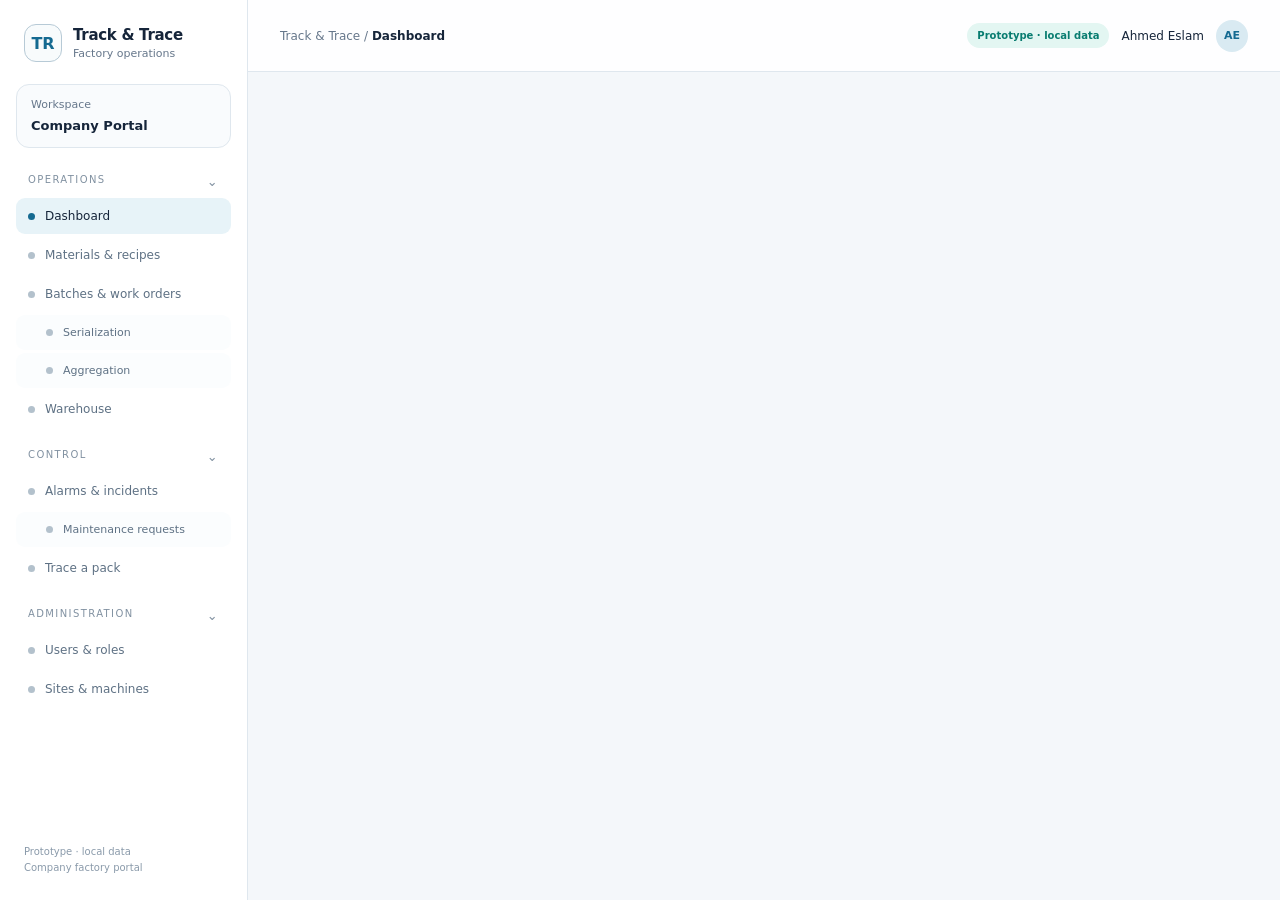
==== index.html @ 6bbadb0f "first commit" ====
<!doctype html>
<html lang="en">
<head>
  <meta charset="utf-8">
  <meta name="viewport" content="width=device-width, initial-scale=1">
  <title>Track & Trace — Factory Portal</title>
  <link rel="stylesheet" href="./css/app.css">
</head>
<body>
  <div class="app" id="app">
    <aside class="sidebar">
      <div class="brand"><div class="mark">TR</div><div><strong>Track & Trace</strong><small>Factory operations</small></div></div>
      <button class="workspace" id="workspaceToggle"><small>Workspace</small><strong>Company Portal</strong></button>
      <nav class="nav">
        <div class="nav-group"><button class="nav-title" data-toggle="operations">Operations</button><div class="nav-items" id="operations">
          <button class="nav-item active" data-view="dashboard"><span class="dot"></span><span>Dashboard</span></button>
          <button class="nav-item" data-view="materials"><span class="dot"></span><span>Materials &amp; recipes</span></button>
          <button class="nav-item" data-view="workOrders"><span class="dot"></span><span>Batches &amp; work orders</span></button>
          <button class="nav-item nav-child" data-view="serialization"><span class="dot"></span><span>Serialization</span></button>
          <button class="nav-item nav-child" data-view="aggregation"><span class="dot"></span><span>Aggregation</span></button>
          <button class="nav-item" data-view="warehouse"><span class="dot"></span><span>Warehouse</span></button>
        </div></div>
        <div class="nav-group"><button class="nav-title" data-toggle="control">Control</button><div class="nav-items" id="control">
          <button class="nav-item" data-view="alarms"><span class="dot"></span><span>Alarms &amp; incidents</span></button>
          <button class="nav-item nav-child" data-view="maintenance"><span class="dot"></span><span>Maintenance requests</span></button>
          <button class="nav-item" data-view="trace"><span class="dot"></span><span>Trace a pack</span></button>
        </div></div>
        <div class="nav-group"><button class="nav-title" data-toggle="admin">Administration</button><div class="nav-items" id="admin"><button class="nav-item" data-view="users"><span class="dot"></span><span>Users &amp; roles</span></button><button class="nav-item" data-view="machines"><span class="dot"></span><span>Sites &amp; machines</span></button></div></div>
      </nav>
      <div class="side-note">Prototype · local data<br>Company factory portal</div>
    </aside>
    <main class="main"><header class="topbar"><div class="crumb">Track &amp; Trace / <strong id="crumb">Dashboard</strong></div><div class="top-actions"><span class="env">Prototype · local data</span><span class="user">Ahmed Eslam</span><span class="avatar">AE</span></div></header><section class="content" id="content"></section></main>
  </div>
  <div id="modalRoot"></div><div id="drawerRoot"></div><div class="toast" id="toast"></div>
  <script src="../factory-core.js"></script>
  <script src="./js/app.js"></script>
</body>
</html>
---- css/app.css ----
:root{--ink:#16253a;--muted:#66778b;--soft:#f4f7fa;--line:#dfe7ee;--white:#fff;--blue:#156a91;--blue-2:#e7f3f8;--teal:#087c70;--teal-2:#e3f6f2;--amber:#a96808;--amber-2:#fff3dc;--red:#bd3c2f;--red-2:#fde9e5;--shadow:0 12px 32px rgba(17,38,58,.07)}
*{box-sizing:border-box}body{margin:0;background:var(--soft);color:var(--ink);font-family:Inter,ui-sans-serif,system-ui,-apple-system,"Segoe UI",sans-serif}button,input,select,textarea{font:inherit}button{cursor:pointer}button:focus-visible,input:focus-visible,select:focus-visible,textarea:focus-visible{outline:3px solid rgba(21,106,145,.2);outline-offset:2px}.app{min-height:100vh;display:grid;grid-template-columns:248px 1fr}.sidebar{background:var(--white);border-right:1px solid var(--line);padding:24px 16px;display:flex;flex-direction:column;gap:22px}.brand{display:flex;align-items:center;gap:11px;padding:0 8px}.mark{width:38px;height:38px;border:1px solid #b7cad6;border-radius:12px;display:grid;place-items:center;color:var(--blue);font-weight:800;background:#f8fbfc}.brand strong{display:block;font-size:15px;letter-spacing:-.02em}.brand small{display:block;color:var(--muted);font-size:11px;margin-top:3px}.workspace{padding:13px 14px;border:1px solid var(--line);border-radius:13px;background:#f9fbfd;text-align:left;color:var(--ink);width:100%}.workspace small{display:block;color:var(--muted);font-size:11px;margin-bottom:4px}.workspace strong{font-size:13px}.nav{display:grid;gap:18px}.nav-group{display:grid;gap:5px}.nav-title{border:0;background:none;color:#8191a1;text-transform:uppercase;letter-spacing:.14em;font-size:10px;text-align:left;padding:4px 12px;display:flex;justify-content:space-between}.nav-title:after{content:"⌄";font-size:13px}.nav-group.collapsed .nav-title:after{transform:rotate(-90deg)}.nav-group.collapsed .nav-items{display:none}.nav-items{display:grid;gap:3px}.nav-item{border:0;background:transparent;color:#5e7184;border-radius:9px;padding:11px 12px;display:flex;align-items:center;gap:10px;text-align:left;font-size:12px;width:100%}.nav-item:hover,.nav-item.active{background:var(--blue-2);color:var(--ink)}.nav-item .dot{width:7px;height:7px;border-radius:50%;background:#b3c1cc}.nav-item.active .dot{background:var(--blue)}.side-note{margin-top:auto;color:#8a9aaa;font-size:10px;line-height:1.6;padding:0 8px}.main{min-width:0}.topbar{height:72px;background:rgba(255,255,255,.92);border-bottom:1px solid var(--line);display:flex;align-items:center;justify-content:space-between;padding:0 32px;position:sticky;top:0;z-index:3}.crumb{font-size:12px;color:var(--muted)}.crumb strong{color:var(--ink)}.top-actions{display:flex;align-items:center;gap:12px}.env{font-size:10px;font-weight:800;color:var(--teal);background:var(--teal-2);padding:7px 10px;border-radius:999px}.user{font-size:12px}.avatar{width:32px;height:32px;display:grid;place-items:center;border-radius:50%;background:#d9eaf2;color:var(--blue);font-weight:800;font-size:11px}.content{max-width:1500px;margin:0 auto;padding:30px 34px 72px}.pagehead{display:flex;align-items:flex-end;justify-content:space-between;gap:22px;margin-bottom:24px}.pagehead h1{margin:0;font-size:30px;letter-spacing:-.045em;line-height:1.05}.pagehead p{max-width:760px;margin:9px 0 0;color:var(--muted);font-size:13px;line-height:1.5}.actions{display:flex;align-items:center;justify-content:flex-end;gap:8px;flex-wrap:wrap}.btn{border:1px solid var(--line);background:var(--white);color:var(--ink);border-radius:9px;padding:10px 14px;font-size:12px;font-weight:750;white-space:nowrap}.btn:hover{border-color:#9eb6c5;transform:translateY(-1px)}.btn.primary{background:var(--blue);border-color:var(--blue);color:#fff;box-shadow:0 8px 16px rgba(21,106,145,.18)}.btn.success{background:var(--teal);border-color:var(--teal);color:#fff}.btn.danger{color:var(--red);border-color:#edc2bd}.btn.small{padding:7px 9px;font-size:11px}.btn:disabled{opacity:.45;cursor:not-allowed;transform:none}.grid{display:grid;grid-template-columns:minmax(0,1.35fr) minmax(300px,.65fr);gap:18px;align-items:start}.grid.three{grid-template-columns:repeat(3,1fr)}.stack{display:grid;gap:18px}.panel{background:var(--white);border:1px solid var(--line);border-radius:14px;box-shadow:var(--shadow);overflow:hidden}.panel-head{padding:18px 20px 15px;border-bottom:1px solid var(--line);display:flex;align-items:flex-start;justify-content:space-between;gap:14px}.panel-head h2,.panel-head h3{margin:0;font-size:15px;letter-spacing:-.025em}.panel-head p{margin:6px 0 0;color:var(--muted);font-size:11px;line-height:1.45}.panel-body{padding:20px}.tag{display:inline-flex;align-items:center;gap:5px;border-radius:999px;padding:5px 9px;font-size:10px;font-weight:800;white-space:nowrap}.tag.ok{background:var(--teal-2);color:var(--teal)}.tag.warn{background:var(--amber-2);color:var(--amber)}.tag.bad{background:var(--red-2);color:var(--red)}.tag.info{background:var(--blue-2);color:var(--blue)}.tag.neutral{background:#eef2f5;color:var(--muted)}.stats{display:grid;grid-template-columns:repeat(4,1fr);gap:12px;margin-bottom:18px}.stat{background:var(--white);border:1px solid var(--line);border-radius:12px;padding:16px}.stat label{display:block;color:var(--muted);font-size:11px}.stat strong{display:block;font-size:25px;letter-spacing:-.06em;margin:8px 0 5px}.stat small{font-size:10px;color:var(--teal)}.stat small.warn{color:var(--amber)}.queue{display:grid;gap:8px}.queue-row{border:1px solid var(--line);border-radius:10px;padding:13px;display:flex;justify-content:space-between;align-items:center;gap:12px}.queue-row:hover{background:#fbfdfe;border-color:#aac0ce}.queue-title{font-size:12px;font-weight:800}.queue-meta{font-size:11px;color:var(--muted);margin-top:5px}.metric{display:flex;justify-content:space-between;border-bottom:1px solid var(--line);padding:12px 0;font-size:12px}.metric:last-child{border-bottom:0}.metric span{color:var(--muted)}.metric strong{font-size:13px}.timeline{display:grid}.timeline-row{display:grid;grid-template-columns:15px 1fr;gap:11px;min-height:58px}.timeline-dot{position:relative;display:flex;justify-content:center}.timeline-dot:before{content:"";width:8px;height:8px;border-radius:50%;background:var(--blue);margin-top:5px;z-index:1}.timeline-dot:after{content:"";position:absolute;width:1px;top:14px;bottom:-4px;background:var(--line)}.timeline-row:last-child .timeline-dot:after{display:none}.timeline-row.done .timeline-dot:before{background:var(--teal)}.timeline-row.warn .timeline-dot:before{background:var(--amber)}.timeline-title{font-size:12px;font-weight:800}.timeline-meta{font-size:11px;color:var(--muted);margin-top:4px}.table-wrap{overflow:auto}table{border-collapse:collapse;width:100%;min-width:760px}th,td{border-bottom:1px solid var(--line);padding:12px 12px;text-align:left;vertical-align:middle;font-size:11px}th{color:var(--muted);background:#fafbfd;font-size:10px;text-transform:uppercase;letter-spacing:.07em;white-space:nowrap}td strong{font-size:11px}.row-actions{display:flex;gap:5px;flex-wrap:wrap}.filters{display:flex;gap:8px;align-items:center;flex-wrap:wrap;margin-bottom:14px}.filters input,.filters select{max-width:230px}.fields{display:grid;grid-template-columns:repeat(2,minmax(0,1fr));gap:14px}.field{display:grid;gap:6px}.field.full{grid-column:1/-1}.field label{color:var(--muted);font-size:11px;font-weight:750}.field input,.field select,.field textarea{width:100%;border:1px solid var(--line);border-radius:9px;padding:11px 12px;color:var(--ink);background:#fff;font-size:12px}.field textarea{min-height:90px;resize:vertical}.field small{color:var(--muted);font-size:10px}.notice{padding:13px 15px;border-radius:10px;font-size:12px;line-height:1.5}.notice strong{display:block;margin-bottom:4px}.notice.info{background:var(--blue-2);color:#275671}.notice.warn{background:var(--amber-2);color:#744d0b}.notice.bad{background:var(--red-2);color:#7a2e25}.notice.ok{background:var(--teal-2);color:#17675f}.stepper{display:grid;grid-template-columns:repeat(4,1fr);border:1px solid var(--line);border-radius:12px;overflow:hidden;margin-bottom:18px;background:#fff}.step{border:0;border-right:1px solid var(--line);background:#fff;padding:13px;text-align:left}.step:last-child{border-right:0}.step small{display:block;color:#92a0ad;font-size:10px;margin-bottom:5px}.step strong{display:block;font-size:11px}.step.active{background:var(--blue-2);box-shadow:inset 0 -3px 0 var(--blue)}.step.done strong{color:var(--teal)}.step.done small:before{content:"Done · ";color:var(--teal);font-weight:800}.progress{height:7px;background:#edf1f4;border-radius:99px;overflow:hidden}.progress span{display:block;height:100%;background:var(--blue);border-radius:inherit}.serial-summary{display:grid;grid-template-columns:repeat(3,1fr);gap:10px}.mini{border:1px solid var(--line);border-radius:10px;padding:12px}.mini span{display:block;color:var(--muted);font-size:10px}.mini strong{display:block;margin-top:5px;font-size:18px}.tree{display:grid;gap:6px}.tree-node{border:1px solid var(--line);border-radius:9px;padding:10px 12px;background:#fff}.tree-node.parent{border-color:#b7d1dc;background:#f8fcfd}.tree-children{margin:6px 0 0 18px;display:grid;gap:5px}.tree-child{border-left:2px solid #b8cad4;padding:7px 10px;font-size:11px;color:var(--muted)}.code{font-family:ui-monospace,SFMono-Regular,Menlo,monospace;font-variant-numeric:tabular-nums;letter-spacing:-.02em}.empty{padding:34px;text-align:center;color:var(--muted);font-size:12px;border:1px dashed var(--line);border-radius:10px;background:#fbfcfd}.drawer-backdrop,.modal-backdrop{position:fixed;inset:0;background:rgba(16,33,49,.42);z-index:20}.drawer-backdrop{display:flex;justify-content:flex-end}.drawer{height:100%;width:min(590px,100%);background:#fff;box-shadow:-18px 0 50px rgba(16,33,49,.18);overflow:auto}.drawer-head{display:flex;justify-content:space-between;gap:12px;align-items:flex-start;padding:22px;border-bottom:1px solid var(--line)}.drawer-head h2{margin:0;font-size:18px}.drawer-head p{margin:6px 0 0;color:var(--muted);font-size:11px}.drawer-body{padding:22px}.modal-backdrop{display:grid;place-items:center;padding:20px}.modal{width:min(720px,100%);max-height:calc(100vh - 40px);overflow:auto;background:#fff;border-radius:15px;border:1px solid var(--line);box-shadow:0 24px 70px rgba(16,33,49,.25)}.modal-head{padding:20px 22px;border-bottom:1px solid var(--line);display:flex;justify-content:space-between;align-items:flex-start;gap:14px}.modal-head h2{margin:0;font-size:18px}.modal-head p{margin:6px 0 0;color:var(--muted);font-size:11px}.modal-body{padding:22px}.modal-foot{padding:15px 22px;border-top:1px solid var(--line);display:flex;justify-content:flex-end;gap:8px}.close{border:0;background:#f2f5f7;border-radius:8px;width:30px;height:30px;color:var(--muted);font-size:17px}.toast{position:fixed;right:24px;bottom:24px;background:var(--ink);color:#fff;padding:13px 16px;border-radius:10px;box-shadow:var(--shadow);font-size:12px;z-index:40;opacity:0;transform:translateY(10px);pointer-events:none;transition:.2s}.toast.show{opacity:1;transform:translateY(0)}.hidden{display:none!important}.list{display:grid;gap:8px}.list-row{display:flex;justify-content:space-between;align-items:center;gap:12px;padding:12px 0;border-bottom:1px solid var(--line);font-size:12px}.list-row:last-child{border-bottom:0}.list-row small{display:block;color:var(--muted);font-size:10px;margin-top:4px}.json-preview{white-space:pre-wrap;background:#101d2c;color:#d7e8ef;border-radius:10px;padding:16px;font-size:11px;line-height:1.55;overflow:auto;max-height:320px}.subtle{color:var(--muted);font-size:11px}.right{text-align:right}.nowrap{white-space:nowrap}.search{min-width:250px}.tabs{display:flex;gap:4px;border-bottom:1px solid var(--line);margin-bottom:18px}.tab{border:0;background:none;padding:10px 12px;color:var(--muted);font-size:12px}.tab.active{color:var(--blue);font-weight:800;border-bottom:2px solid var(--blue)}
@media(max-width:1050px){.app{grid-template-columns:78px 1fr}.sidebar{padding:20px 10px}.brand strong,.brand small,.workspace small,.workspace strong,.nav-title,.nav-item span:last-child,.side-note{display:none}.brand{justify-content:center}.workspace{display:grid;place-items:center}.nav-item{justify-content:center}.grid{grid-template-columns:1fr}.grid.three{grid-template-columns:1fr 1fr}}
.recipe-table{table-layout:fixed;min-width:0;width:100%}.recipe-table th,.recipe-table td{padding:8px 6px;font-size:9px;line-height:1.25;overflow-wrap:anywhere}.recipe-table th{font-size:8px;letter-spacing:.035em;white-space:normal}.recipe-table td strong{font-size:9px}.recipe-table .recipe-id{width:6%}.recipe-table .recipe-description{width:13%}.recipe-table .recipe-material{width:8%}.recipe-table .recipe-gtin{width:9%}.recipe-table .recipe-name{width:11%}.recipe-table .recipe-small{width:4.5%}.recipe-table .recipe-dm{width:7%}.recipe-table .recipe-flags{width:10%}.recipe-table .recipe-sscc{width:10%}.recipe-table .recipe-lines{width:10%}.recipe-table .recipe-actions{width:8%}.recipe-table .row-actions{gap:3px;flex-direction:column}.recipe-table .btn.small{padding:5px 6px;font-size:9px;width:100%}.recipe-tabs{margin-bottom:12px}.recipe-tab-panel.hidden{display:none}.recipe-table-wrap{overflow:visible}.recipe-note{margin-bottom:16px}
@media(max-width:720px){.topbar{padding:0 16px}.user{display:none}.content{padding:22px 16px 50px}.pagehead{display:block}.actions{justify-content:flex-start;margin-top:15px}.stats{grid-template-columns:1fr 1fr}.fields{grid-template-columns:1fr}.field.full{grid-column:auto}.stepper{grid-template-columns:1fr 1fr}.serial-summary{grid-template-columns:1fr}.grid.three{grid-template-columns:1fr}.search{min-width:0;flex:1}}
.dashboard-kpis{display:grid;grid-template-columns:repeat(4,1fr);gap:12px;margin:0 0 18px}.dashboard-kpi{background:#fff;border:1px solid var(--line);border-radius:12px;padding:16px}.dashboard-kpi label{display:block;color:var(--muted);font-size:11px}.dashboard-kpi strong{display:block;font-size:24px;letter-spacing:-.05em;margin:8px 0 4px}.dashboard-kpi small{font-size:10px;color:var(--muted)}.dashboard-kpi small.good{color:var(--teal)}.dashboard-kpi small.risk{color:var(--amber)}.dashboard-chart-grid{display:grid;grid-template-columns:1.15fr .85fr;gap:18px;margin-bottom:18px}.chart-row{display:grid;grid-template-columns:82px 1fr 54px;gap:10px;align-items:center;margin:13px 0;font-size:11px}.chart-row label{color:var(--muted)}.chart-track{height:9px;background:#edf1f4;border-radius:99px;overflow:hidden}.chart-fill{height:100%;border-radius:inherit;background:var(--blue)}.chart-fill.good{background:var(--teal)}.chart-fill.warn{background:var(--amber)}.chart-fill.bad{background:var(--red)}.chart-value{text-align:right;font-weight:800;font-variant-numeric:tabular-nums}.spark-bars{height:110px;display:flex;align-items:end;gap:10px;padding:14px 4px 0;border-bottom:1px solid var(--line)}.spark-bar{flex:1;min-width:12px;background:var(--blue);border-radius:5px 5px 0 0;position:relative}.spark-bar.good{background:var(--teal)}.spark-bar span{position:absolute;top:calc(100% + 7px);left:50%;transform:translateX(-50%);font-size:9px;color:var(--muted);white-space:nowrap}.chart-legend{display:flex;gap:14px;flex-wrap:wrap;margin-top:22px;font-size:10px;color:var(--muted)}.chart-legend span:before{content:"";display:inline-block;width:7px;height:7px;border-radius:50%;background:var(--blue);margin-right:5px}.chart-legend .good:before{background:var(--teal)}.chart-legend .bad:before{background:var(--red)}
section.modal:has(.recipe-form){width:min(960px,100%);max-height:calc(100vh - 28px);display:flex;flex-direction:column}section.modal:has(.recipe-form) .modal-body{overflow:auto;padding:20px 24px}section.modal:has(.recipe-form) .modal-foot{position:sticky;bottom:0;background:#fff;z-index:2}.recipe-form{display:grid;gap:16px}.recipe-section{border:1px solid var(--line);border-radius:12px;background:#fff;overflow:hidden}.recipe-section-head{padding:12px 15px;background:#f8fbfd;border-bottom:1px solid var(--line)}.recipe-section-head strong{font-size:13px}.recipe-section-head p{margin:4px 0 0;color:var(--muted);font-size:10px}.recipe-section-body{padding:15px}.recipe-checks{display:flex;gap:16px;flex-wrap:wrap}.recipe-checks label{font-size:11px;color:var(--ink);display:flex;gap:6px;align-items:center}.recipe-checks input{accent-color:var(--blue)}
.review-grid{display:grid;grid-template-columns:repeat(2,minmax(0,1fr));gap:10px}.review-item{border:1px solid var(--line);border-radius:9px;padding:10px 12px;background:#fbfcfd}.review-item span{display:block;color:var(--muted);font-size:10px;margin-bottom:4px}.review-item strong{font-size:12px;line-height:1.35}.review-wide{grid-column:1/-1}.recipe-step-label{display:inline-flex;align-items:center;gap:6px;color:var(--blue);font-size:10px;font-weight:800;margin-bottom:12px}.recipe-step-label:before{content:"";width:7px;height:7px;border-radius:50%;background:var(--blue)}
.crumb-link{border:0;background:none;padding:0;color:var(--blue);font:inherit;cursor:pointer}.crumb-link:hover{text-decoration:underline}.crumb-separator{margin:0 5px;color:var(--muted)}
.nav-item.nav-child{padding-left:30px;font-size:11px;background:#fbfdfe}.nav-item.nav-child.active{background:var(--blue-2)}
.filters input,.filters select{height:38px;max-width:none;border:1px solid var(--line);border-radius:9px;padding:0 12px;background:var(--white);color:var(--ink);font-size:12px;line-height:38px;box-shadow:0 1px 2px rgba(17,38,58,.03)}.filters input{min-width:300px}.filters input::placeholder{color:#8a9aaa}.filters select{min-width:170px;appearance:auto}.filters input:hover,.filters select:hover{border-color:#a8bdc9}.filters input:focus,.filters select:focus{border-color:var(--blue);box-shadow:0 0 0 3px rgba(21,106,145,.12)}
@media(max-width:720px){.filters input{min-width:0;flex:1}.filters select{min-width:0;flex:1}}
section.modal:has(.notice.ok){width:min(1180px,calc(100vw - 36px));height:calc(100vh - 34px);max-height:none}section.modal:has(.notice.ok) .modal-body{overflow:hidden;padding:14px 20px}section.modal:has(.notice.ok) .recipe-form{grid-template-columns:repeat(3,minmax(0,1fr));gap:10px;height:100%;align-content:start}section.modal:has(.notice.ok) .recipe-step-label,section.modal:has(.notice.ok) .notice.ok{grid-column:1/-1;margin:0}section.modal:has(.notice.ok) .notice.ok{padding:9px 12px;font-size:11px}section.modal:has(.notice.ok) .notice.ok strong{display:inline;margin-right:6px}section.modal:has(.notice.ok) .recipe-section{min-width:0}section.modal:has(.notice.ok) .recipe-section-head{padding:9px 11px}section.modal:has(.notice.ok) .recipe-section-head strong{font-size:11px}section.modal:has(.notice.ok) .recipe-section-body{padding:10px}section.modal:has(.notice.ok) .review-grid{grid-template-columns:1fr;gap:7px}section.modal:has(.notice.ok) .review-item{padding:7px 9px}section.modal:has(.notice.ok) .review-item span{font-size:9px;margin-bottom:2px}section.modal:has(.notice.ok) .review-item strong{font-size:11px}section.modal:has(.notice.ok) .modal-foot{padding:10px 20px}
.recipe-toolbar{display:flex;gap:10px;align-items:center;flex-wrap:wrap;padding:14px 16px;border-bottom:1px solid var(--line);background:#fbfcfd}.recipe-toolbar input,.recipe-toolbar select{border:1px solid var(--line);border-radius:8px;padding:9px 10px;font-size:11px;background:#fff;color:var(--ink)}.recipe-toolbar input{min-width:260px;flex:1}.recipe-readable{table-layout:fixed;min-width:0}.recipe-readable th,.recipe-readable td{font-size:10px;padding:11px 9px;overflow-wrap:anywhere}.recipe-readable th{font-size:9px;white-space:normal}.recipe-readable .recipe-main{width:20%}.recipe-readable .recipe-material-col{width:17%}.recipe-readable .recipe-gtin-col{width:12%}.recipe-readable .recipe-hierarchy-col{width:16%}.recipe-readable .recipe-machine-col{width:15%}.recipe-readable .recipe-status-col{width:9%}.recipe-readable .recipe-actions-col{width:11%}.recipe-readable .subtle{font-size:9px;line-height:1.35;margin-top:4px}.recipe-readable .row-actions{flex-direction:row;flex-wrap:wrap}.recipe-readable .btn.small{font-size:10px;padding:6px 8px;width:auto}.recipe-empty{display:none}
.pagination{display:flex;align-items:center;justify-content:space-between;gap:12px;margin-top:16px;padding-top:14px;border-top:1px solid var(--line)}.pagination-pages{display:flex;align-items:center;gap:5px;flex-wrap:wrap}.pagination-meta{color:var(--muted);font-size:11px}.pagination .btn.active{background:var(--blue);border-color:var(--blue);color:#fff}
.serial-count.accepted{color:var(--teal);border-color:#b9e2d9}.serial-count.rejected{color:var(--red);border-color:#edc2bd}
.parent-explorer{display:grid;gap:10px}.parent-level{border:1px solid var(--line);border-radius:10px;background:#fff;overflow:hidden}.parent-level>summary{padding:12px 14px;cursor:pointer;font-weight:800;font-size:12px;color:var(--ink);list-style:none}.parent-level>summary::-webkit-details-marker{display:none}.parent-level>summary:before{content:"▸";color:var(--blue);margin-right:8px}.parent-level[open]>summary:before{content:"▾"}.parent-list{display:grid;gap:7px;padding:0 10px 10px}.parent-item{border:1px solid var(--line);border-radius:8px;padding:9px 10px;background:#fbfcfd}.parent-item summary{cursor:pointer;font-size:11px;font-weight:800}.child-list{display:grid;gap:4px;margin:8px 0 0 12px}.child-serial{font-family:ui-monospace,SFMono-Regular,Menlo,monospace;font-size:10px;color:var(--muted);padding:4px 0;border-bottom:1px solid #edf1f4}
.explorer-toolbar{display:flex;align-items:center;justify-content:flex-end;gap:7px;margin-bottom:12px}.explorer-toolbar .btn.small{font-size:10px;padding:6px 9px}
.tab-count{display:inline-grid;place-items:center;min-width:22px;height:20px;padding:0 6px;margin-left:4px;border-radius:999px;background:#e7f3f7;color:var(--blue);font-size:10px;font-weight:800}.date-filter{display:grid;gap:4px;color:var(--muted);font-size:10px;font-weight:750}.date-filter input{min-width:150px!important;width:150px}.date-filter span{white-space:nowrap}.trace-full{grid-template-columns:minmax(0,1fr)}.trace-full>div:nth-child(2){display:none}.trace-serial-layout{grid-template-columns:minmax(0,1.65fr) minmax(280px,.8fr)}.trace-serial-layout>div:nth-child(2){display:block;position:sticky;top:90px;align-self:start}.trace-parent-chain{margin-top:18px;padding-top:16px;border-top:1px solid var(--line)}.trace-parent-chain h3{margin:0 0 5px;font-size:14px}.trace-parent-list{display:grid;gap:8px;margin-top:12px}.trace-parent-button{width:100%;display:flex;justify-content:space-between;align-items:center;text-align:left;background:#f8fcfd;border:1px solid #b7d1dc;border-radius:9px;padding:11px 13px;color:var(--ink);font-size:11px}.trace-parent-button:hover{border-color:var(--blue);background:var(--blue-2)}
@media(max-width:900px){.trace-serial-layout{grid-template-columns:1fr}.trace-serial-layout>div:nth-child(2){position:static}}.trace-event-timeline{border:1px solid var(--line);border-radius:12px;background:#fbfdfe;padding:18px;margin-bottom:18px}.trace-timeline-head{display:flex;align-items:flex-start;justify-content:space-between;gap:12px;margin-bottom:16px}.trace-timeline-head h3{margin:0;font-size:15px}.trace-timeline-head p{margin:5px 0 0;color:var(--muted);font-size:11px;line-height:1.45}.trace-event-timeline .timeline-row{min-height:64px}.trace-event-timeline .timeline-title{font-size:12px}.trace-event-timeline .timeline-meta{line-height:1.45}.trace-event-timeline .timeline-row.warn .timeline-dot:before{box-shadow:0 0 0 4px var(--amber-2)}.trace-serial-layout{gap:14px}.trace-serial-layout .panel{box-shadow:0 6px 18px rgba(16,33,49,.06)}.trace-serial-layout .panel-body{padding:14px}.trace-serial-layout .panel-head{padding:14px 16px 12px}.trace-serial-layout .stats{gap:8px;margin-bottom:12px}.trace-serial-layout .stat{padding:11px}.trace-serial-layout .stat strong{font-size:20px;margin:5px 0 3px}.trace-overview-compact>.panel{display:none}.trace-overview-compact>.notice{margin-bottom:10px}.trace-overview-compact>.stats{margin-bottom:0}.trace-collapsible{margin-bottom:8px}.trace-collapsible summary{display:flex;justify-content:space-between;align-items:center;gap:12px;cursor:pointer;list-style:none}.trace-collapsible summary::-webkit-details-marker{display:none}.trace-collapsible summary:before{content:"▸";color:var(--blue);margin-right:8px}.trace-collapsible[open]>summary:before{content:"▾"}.trace-collapsible .child-list{margin-top:8px;padding:8px 12px;border-top:1px solid var(--line);background:#fbfdfe}.trace-flat-section{padding:12px 0;border-bottom:1px solid var(--line)}.trace-flat-section:last-child{border-bottom:0}.trace-flat-section h3{margin:0 0 9px;font-size:13px;letter-spacing:-.02em}.trace-flat-numbers{display:grid;grid-template-columns:repeat(4,1fr);gap:8px}.trace-flat-numbers>div{padding:10px 11px;border:1px solid var(--line);border-radius:9px;background:#fff}.trace-flat-numbers span{display:block;color:var(--muted);font-size:10px}.trace-flat-numbers strong{display:block;margin-top:5px;font-size:18px}.trace-flat-numbers .good{color:var(--teal)}.trace-flat-numbers .bad{color:var(--red)}.trace-flat-row{display:flex;justify-content:space-between;gap:14px;padding:7px 0;font-size:11px}.trace-flat-row span{color:var(--muted)}.trace-flat-row strong{font-size:11px}
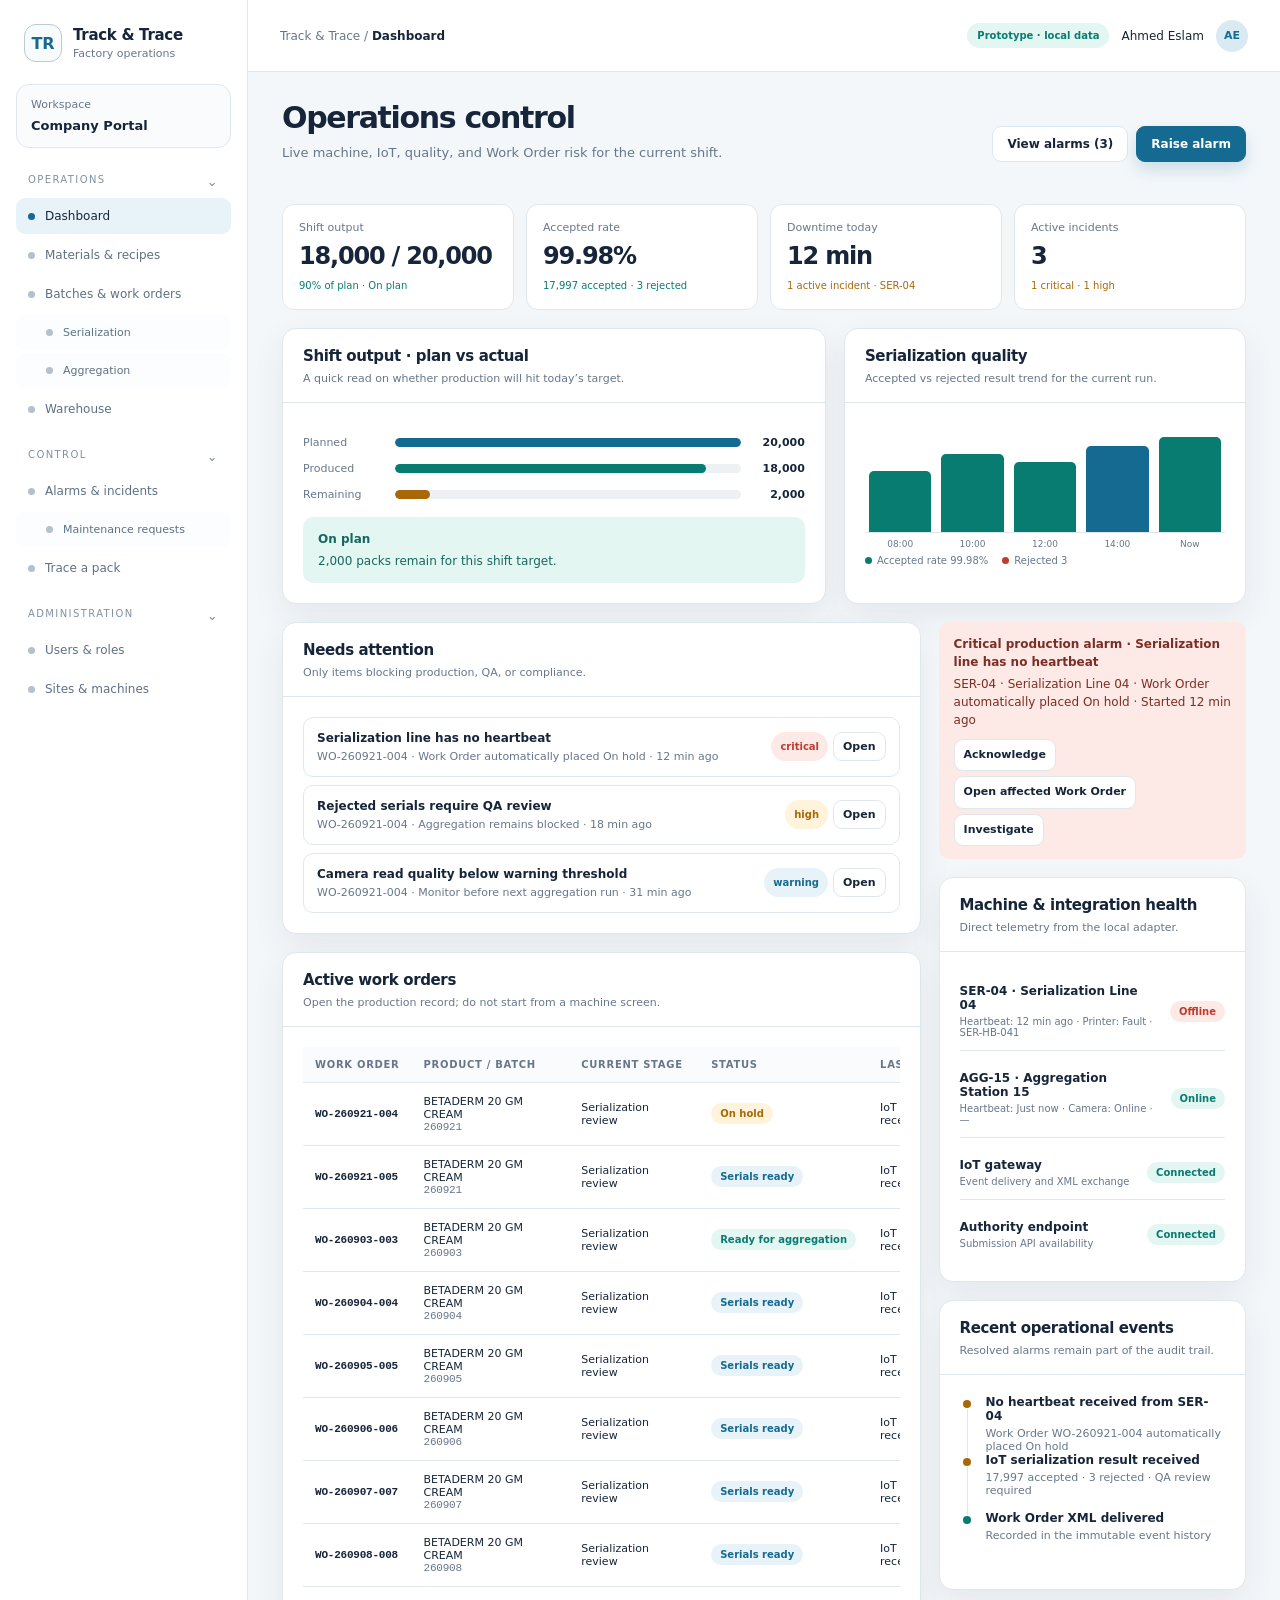
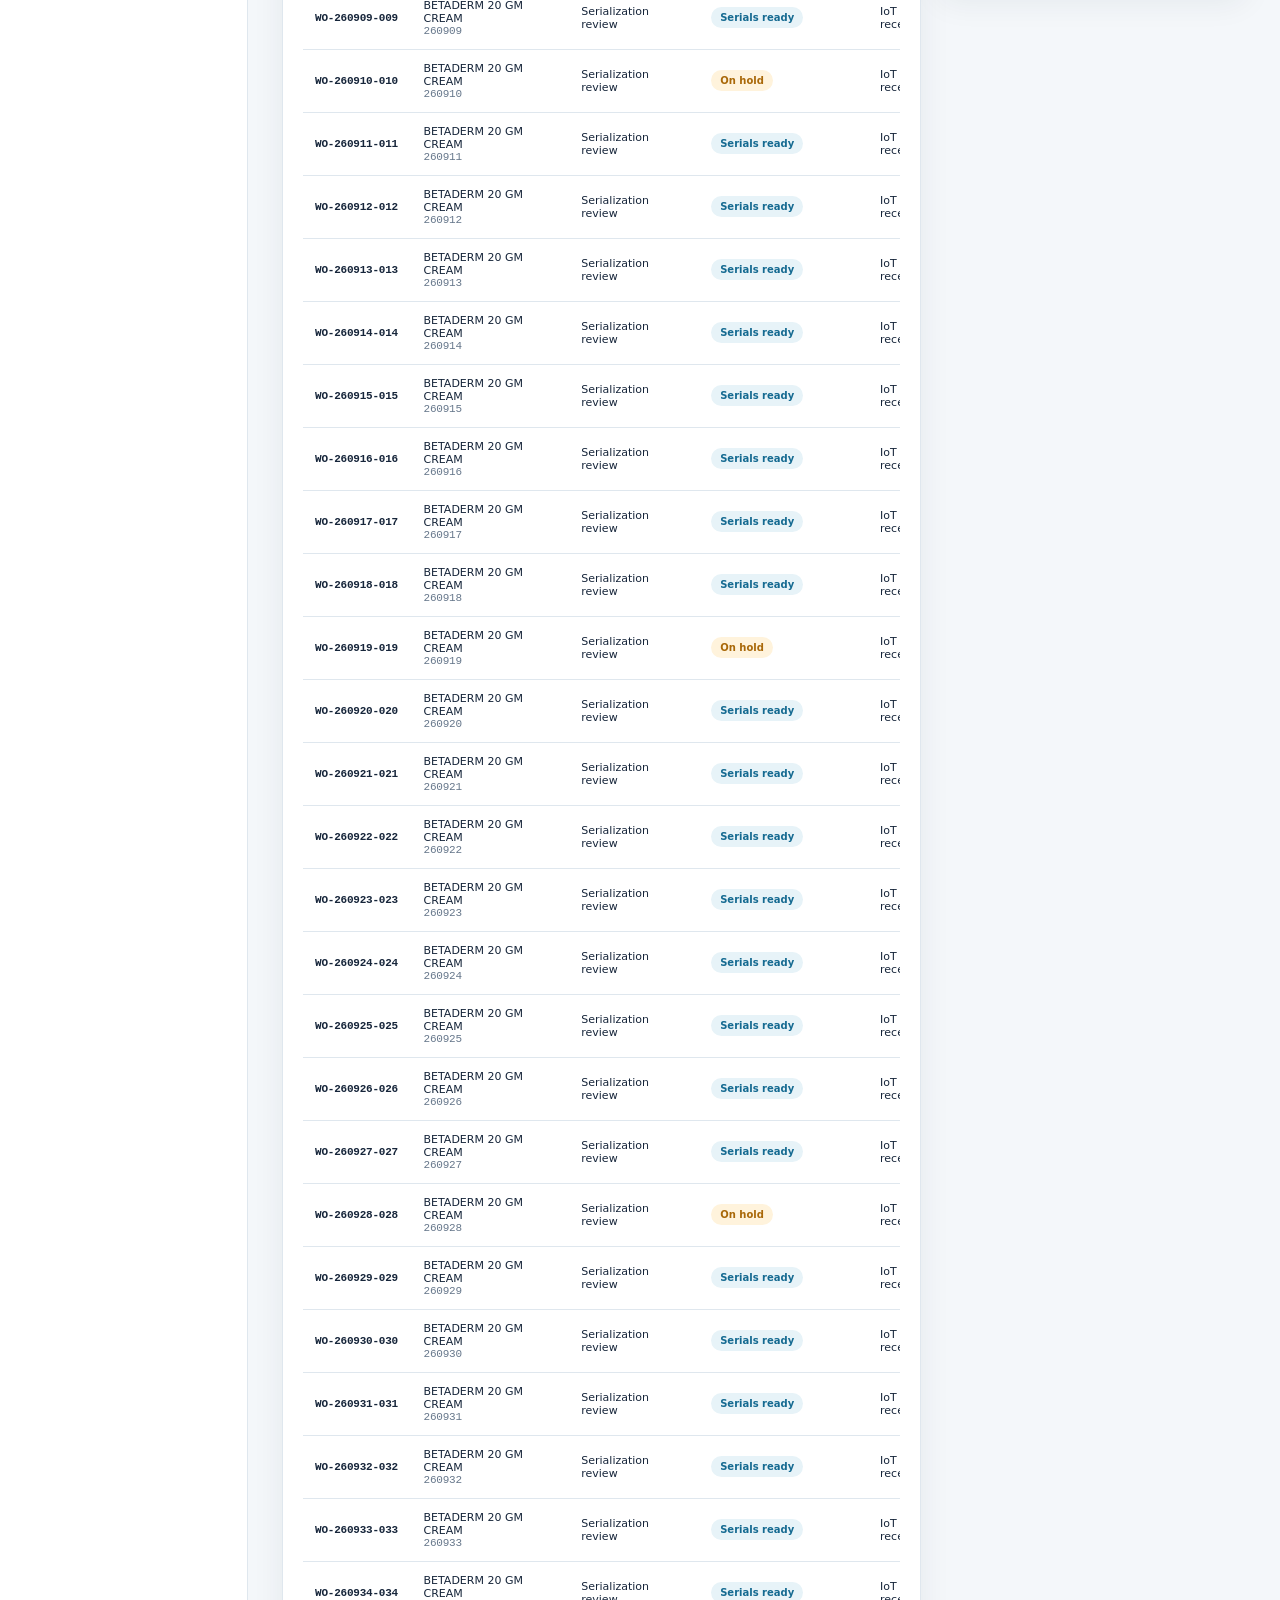
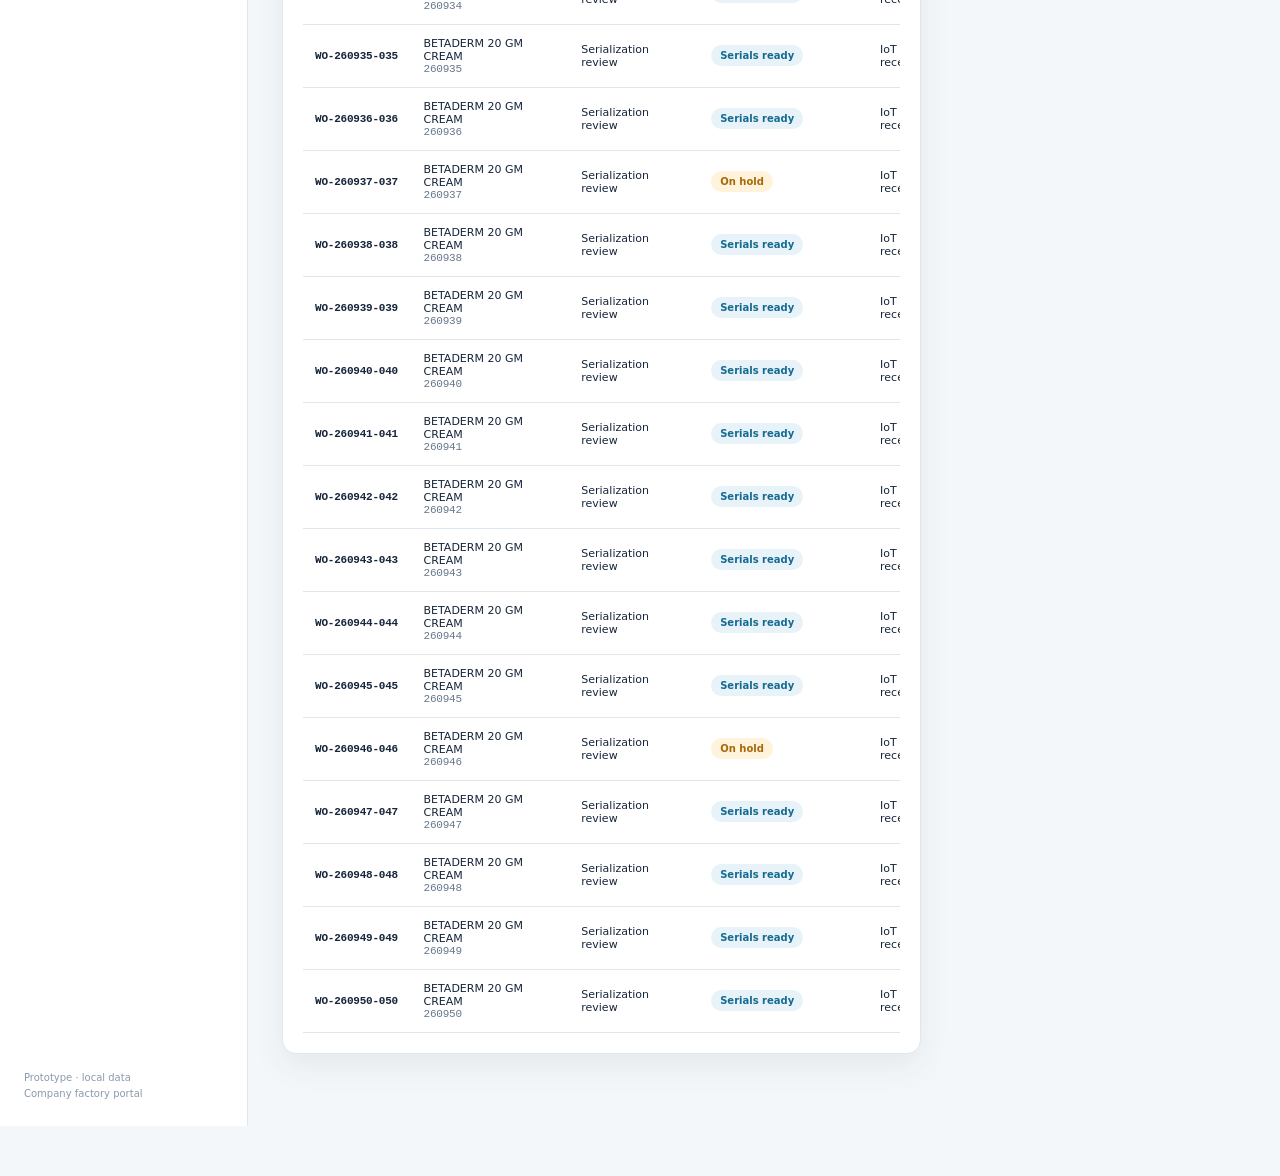
==== commit baa26353: "Fix standalone desktop build" ====
--- a/index.html
+++ b/index.html
@@ -32,7 +32,7 @@
     <main class="main"><header class="topbar"><div class="crumb">Track &amp; Trace / <strong id="crumb">Dashboard</strong></div><div class="top-actions"><span class="env">Prototype · local data</span><span class="user">Ahmed Eslam</span><span class="avatar">AE</span></div></header><section class="content" id="content"></section></main>
   </div>
   <div id="modalRoot"></div><div id="drawerRoot"></div><div class="toast" id="toast"></div>
-  <script src="../factory-core.js"></script>
+  <script src="./factory-core.js"></script>
   <script src="./js/app.js"></script>
 </body>
 </html>
